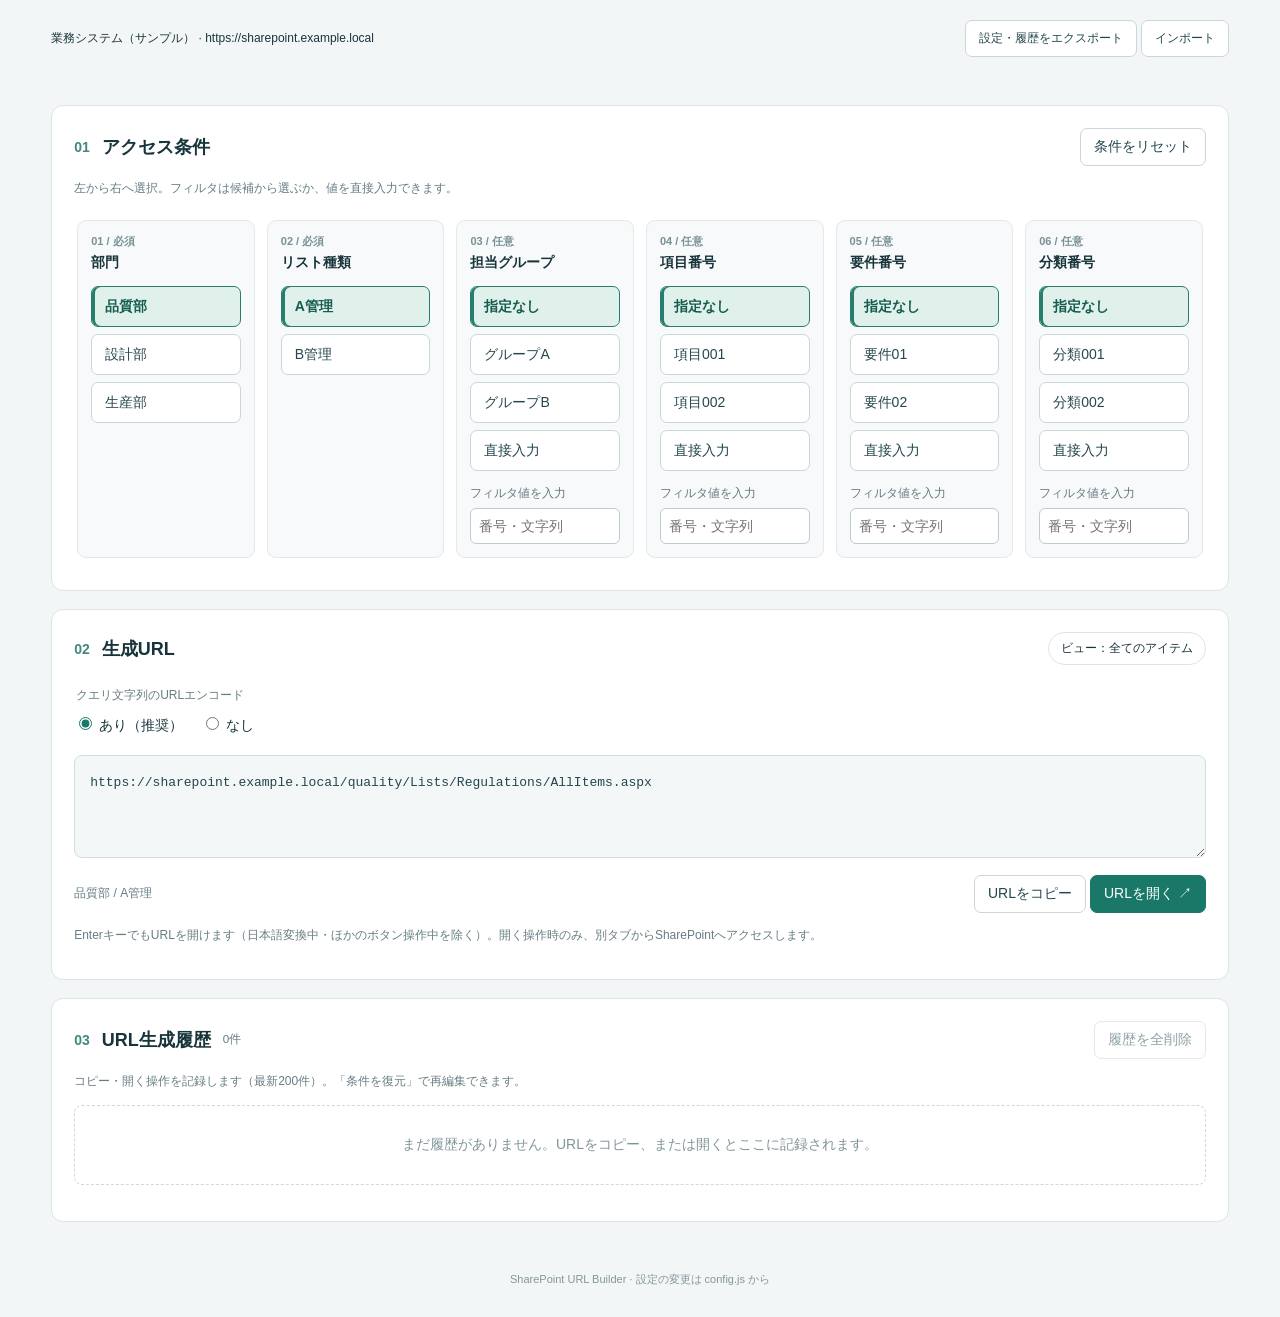
==== SharePointUrlBuilder/index.html @ 75d7f895 "SharePointUrlBuilderを新規作成" ====
<!DOCTYPE html>

<!-- 要素IDはapp.jsから参照するため、変更する場合は両ファイルを合わせて修正する。 -->
<html lang="ja">
  <head>

    <!-- 文字コードと表示領域。日本語設定ファイルはUTF-8で保存する。 -->
    <meta charset="utf-8"/>
    <meta content="width=device-width, initial-scale=1" name="viewport"/>

    <!-- 通信制限：外部接続は拒否し、同じ場所に置いたJS/CSSだけを読み込む。 -->
    <meta content="default-src 'none'; script-src 'self'; style-src 'self'; connect-src 'none'; img-src 'none'; font-src 'none'; object-src 'none'; base-uri 'none'; form-action 'none'" http-equiv="Content-Security-Policy"/>
    <title>SharePoint URLビルダー</title>
    <link href="styles.css" rel="stylesheet"/>

    <!-- deferでDOM構築後に順番通り実行する。config.jsを必ずapp.jsより先に置く。 -->
    <script defer="" src="config.js"></script>
    <script defer="" src="app.js"></script>
  </head>
  <body>

    <main>

      <!-- 共通操作：ベースURLの表示、保存データのエクスポート／インポート。 -->
      <div class="toolbar">
        <span id="baseLabel"></span>
        <div>
          <button id="export">設定・履歴をエクスポート</button>
          <button id="import">インポート</button>
          <input accept=".json,application/json" hidden="" id="file" type="file"/>
        </div>
      </div>

      <!-- 通知領域：保存障害はstorageWarning、操作結果はmessageへapp.jsから表示する。 -->
      <p class="warning" hidden="" id="storageWarning"></p>
      <p aria-live="polite" id="message" role="status"></p>

      <!-- 01 アクセス条件：columns配下の6列はapp.jsのrenderColumns()が生成する。 -->
      <section aria-labelledby="selectionTitle">
        <div class="section-heading">
          <h2 id="selectionTitle">
            01
            <span>アクセス条件</span>
          </h2>
          <button id="reset">条件をリセット</button>
        </div>
        <p class="hint">左から右へ選択。フィルタは候補から選ぶか、値を直接入力できます。</p>
        <div class="columns" id="columns"></div>
      </section>

      <!-- 02 生成結果：URLは読み取り専用。エンコード方式と操作ボタンを配置する。 -->
      <section aria-labelledby="resultTitle" class="result">
        <div class="section-heading">
          <h2 id="resultTitle">
            02
            <span>生成URL</span>
          </h2>
          <span class="badge">ビュー：全てのアイテム</span>
        </div>

        <!-- ラジオボタンのnameとvalueはapp.jsのイベント処理で参照する。 -->
        <fieldset class="encoding">
          <legend>クエリ文字列のURLエンコード</legend>
          <label>
            <input checked="" name="encoding" type="radio" value="yes"/>
            あり（推奨）
          </label>
          <label>
            <input name="encoding" type="radio" value="no"/>
            なし
          </label>
        </fieldset>
        <label class="sr-only" for="url">生成されたURL</label>
        <textarea id="url" readonly="" rows="3" spellcheck="false"></textarea>
        <p class="warning" hidden="" id="urlWarning"></p>
        <div class="result-footer">
          <span id="summary"></span>
          <div>
            <button id="copy">URLをコピー</button>
            <button class="primary" id="open">URLを開く ↗</button>
          </div>
        </div>
        <p class="hint">EnterキーでもURLを開けます（日本語変換中・ほかのボタン操作中を除く）。開く操作時のみ、別タブからSharePointへアクセスします。</p>
      </section>

      <!-- 03 履歴：history配下はrenderHistory()で再描画。復元ボタンもJS側で生成する。 -->
      <section aria-labelledby="historyTitle">
        <div class="section-heading">
          <h2 id="historyTitle">
            03
            <span>URL生成履歴</span>
            <small id="historyCount"></small>
          </h2>
          <button id="clear">履歴を全削除</button>
        </div>
        <p class="hint">コピー・開く操作を記録します（最新200件）。「条件を復元」で再編集できます。</p>
        <div id="history"></div>
      </section>
    </main>

    <!-- フッター：環境固有の設定を変更するファイルを案内する。 -->
    <footer>SharePoint URL Builder · 設定の変更は config.js から</footer>
  </body>
</html>
---- SharePointUrlBuilder/styles.css ----
/* 共通スタイル：フォント、文字色、ページ背景。CSSカスタムプロパティは使用しない。 */
:root {
  font-family: "Segoe UI", "Yu Gothic UI", Meiryo, sans-serif;
  color: #18343b;
  background: #f3f6f7;
  font-size: 14px;
}

/* 共通ボックスモデル：幅・高さにpaddingとborderを含める。 */
* {
  box-sizing: border-box;
}

body {
  margin: 0;
}

/* ヘッダー：タイトルとローカル動作バッジを横並びにする。 */
header {
  padding: 32px 4vw 26px;
  background: #123c45;
  color: white;
  display: flex;
  justify-content: space-between;
  align-items: center;
}

h1 {
  font-size: 28px;
  margin: 8px 0;
}

header p {
  margin: 6px 0;
  color: #c0d5d8;
}

.eyebrow {
  font-size: 11px;
  letter-spacing: 2px;
}

/* 共通バッジ：ヘッダーとビュー名の補足表示に使用する。 */
.badge {
  font-size: 12px;
  border: 1px solid #87aaa64d;
  border-radius: 20px;
  padding: 7px 12px;
  white-space: nowrap;
}

/* メイン領域：広い画面でも内容の横幅を制限する。 */
main {
  max-width: 1800px;
  margin: auto;
  padding: 20px 4vw;
}

/* 共通ボタン：通常、ホバー、フォーカス、無効状態。 */
button {
  font: inherit;
  border: 1px solid #c9d7da;
  background: white;
  border-radius: 7px;
  color: #24464e;
  padding: 9px 13px;
  cursor: pointer;
}

button:hover {
  background: #eaf3f2;
  border-color: #6a9896;
}

button:focus-visible,
input:focus-visible,
textarea:focus-visible {
  outline: 3px solid #d18c2d;
  outline-offset: 2px;
}

button:disabled {
  opacity: .5;
  cursor: not-allowed;
}

/* 共通レイアウト：操作バー、セクション見出し、URL操作の左右配置。 */
.toolbar,
.section-heading,
/* URL下部の要約とコピー／開くボタン。 */
.result-footer {
  display: flex;
  align-items: center;
  justify-content: space-between;
  gap: 14px;
}

.toolbar {
  font-size: 12px;
  flex-wrap: wrap;
}

.toolbar>span {
  overflow-wrap: anywhere;
}

.toolbar button {
  font-size: 12px;
}

/* セクション共通：アクセス条件・URL・履歴をカード形式にする。 */
section {
  background: white;
  border: 1px solid #dbe5e7;
  border-radius: 12px;
  padding: 22px;
  margin: 18px 0;
}

h2 {
  font-size: 14px;
  color: #43877f;
  margin: 0;
  display: flex;
  align-items: center;
  gap: 12px;
}

h2 span {
  font-size: 18px;
  color: #18343b;
}

small {
  font-weight: normal;
  color: #647b81;
}

.hint {
  font-size: 12px;
  color: #677d83;
  line-height: 1.7;
}

/* 条件選択：6属性群を横に並べ、各群の候補は縦に並べる。 */
.columns {
  display: grid;
  grid-template-columns: repeat(6, minmax(155px, 1fr));
  gap: 12px;
  overflow-x: auto;
  padding: 10px 3px;
}

.column {
  padding: 13px;
  background: #f7f9fa;
  border: 1px solid #e2e9eb;
  border-radius: 9px;
  min-width: 0;
}

.column h3 {
  font-size: 14px;
  margin: 0 0 14px;
}

.step {
  color: #789197;
  font-size: 11px;
  display: block;
  margin-bottom: 5px;
}

.choices {
  display: flex;
  flex-direction: column;
  gap: 7px;
}

.choices button {
  text-align: left;
  overflow-wrap: anywhere;
  min-height: 41px;
}

/* 選択中の候補：app.jsが更新するaria-pressedと見た目を連動させる。 */
.choices button[aria-pressed=true] {
  background: #e0f0eb;
  border-color: #277e6e;
  color: #155d4e;
  font-weight: 600;
  box-shadow: inset 3px 0 #277e6e;
}

/* 任意フィルタの直接入力欄。 */
.custom-label {
  display: block;
  font-size: 12px;
  margin: 14px 0 6px;
  color: #647b81;
}

.column input {
  width: 100%;
  padding: 9px 8px;
  border: 1px solid #bbcdd0;
  border-radius: 6px;
  font: inherit;
}

/* エンコード方式のラジオボタンとグループ見出し。 */
.encoding {
  display: flex;
  gap: 18px;
  border: 0;
  padding: 10px 0;
  margin: 10px 0;
}

.encoding legend {
  font-size: 12px;
  color: #677d83;
  padding-top: 12px;
}

.encoding input {
  accent-color: #197867;
}

/* 生成URL：長い文字列の表示と縦方向のリサイズに対応する。 */
textarea {
  width: 100%;
  resize: vertical;
  padding: 15px;
  background: #f4f7f8;
  border: 1px solid #cfdddf;
  border-radius: 8px;
  color: #24464e;
  font: 13px/1.8 Consolas, monospace;
  overflow-wrap: anywhere;
}

.result-footer {
  margin-top: 14px;
}

.result-footer>span {
  font-size: 12px;
  color: #647b81;
}

/* 主要操作：URLを開くボタンを強調する。 */
.primary {
  background: #197867;
  color: white;
  border-color: #197867;
}

.primary:hover {
  background: #125f52;
  color: white;
}

/* 警告と通常の操作メッセージ。警告の表示切替はHTMLのhidden属性で行う。 */
.warning {
  background: #fff4dc;
  color: #85581b;
  padding: 10px;
  border-radius: 6px;
  font-size: 12px;
  line-height: 1.7;
}

#message {
  min-height: 18px;
  color: #176857;
  margin: 12px 0;
}

/* 履歴一覧：日時、条件とURL、復元ボタンの3列構成。 */
.history-item {
  display: grid;
  grid-template-columns: 150px 1fr auto;
  gap: 16px;
  padding: 16px 0;
  border-bottom: 1px solid #e5ecee;
  align-items: center;
}

.history-item p {
  margin: 5px 0;
  font-size: 12px;
  color: #647b81;
  overflow-wrap: anywhere;
}

.history-item code {
  display: block;
  font-size: 11px;
  color: #7a8e93;
  overflow-wrap: anywhere;
}

/* 履歴が0件の場合の案内。 */
.empty {
  padding: 30px;
  text-align: center;
  color: #81969b;
  border: 1px dashed #ccdadc;
  border-radius: 8px;
}

/* 読み上げ用ラベル：画面表示から隠すが支援技術からは参照可能にする。 */
.sr-only {
  position: absolute;
  width: 1px;
  height: 1px;
  overflow: hidden;
  clip: rect(0, 0, 0, 0);
}

/* フッター：設定ファイルの案内。 */
footer {
  text-align: center;
  font-size: 11px;
  color: #84969b;
  padding: 12px 0 30px;
}

/* 幅700px以下：ヘッダーと履歴を縦配置にし、条件列は横スクロールで保つ。 */
@media(max-width:700px) {
  header {
    align-items: flex-start;
    flex-direction: column;
    gap: 15px;
  }

  h1 {
    font-size: 24px;
  }

  section {
    padding: 15px;
  }

  .result-footer {
    align-items: flex-start;
    flex-direction: column;
  }

  .history-item {
    grid-template-columns: 1fr;
  }

  .section-heading {
    flex-wrap: wrap;
  }

  .columns {
    grid-template-columns: repeat(6, 180px);
  }
}

/* 履歴の行操作：条件復元と個別削除を横並びにする。 */
.history-actions {
  display: flex;
  align-items: center;
  gap: 8px;
}

.history-delete {
  color: #a33d3d;
  min-width: 40px;
}

.history-delete:hover {
  color: #852c2c;
  background: #fff0f0;
  border-color: #d99b9b;
}

/* 削除中の行：縮小時に内容をはみ出させず、二重操作も防ぐ。 */
.history-item.history-removing {
  overflow: hidden;
  min-height: 0;
  pointer-events: none;
}
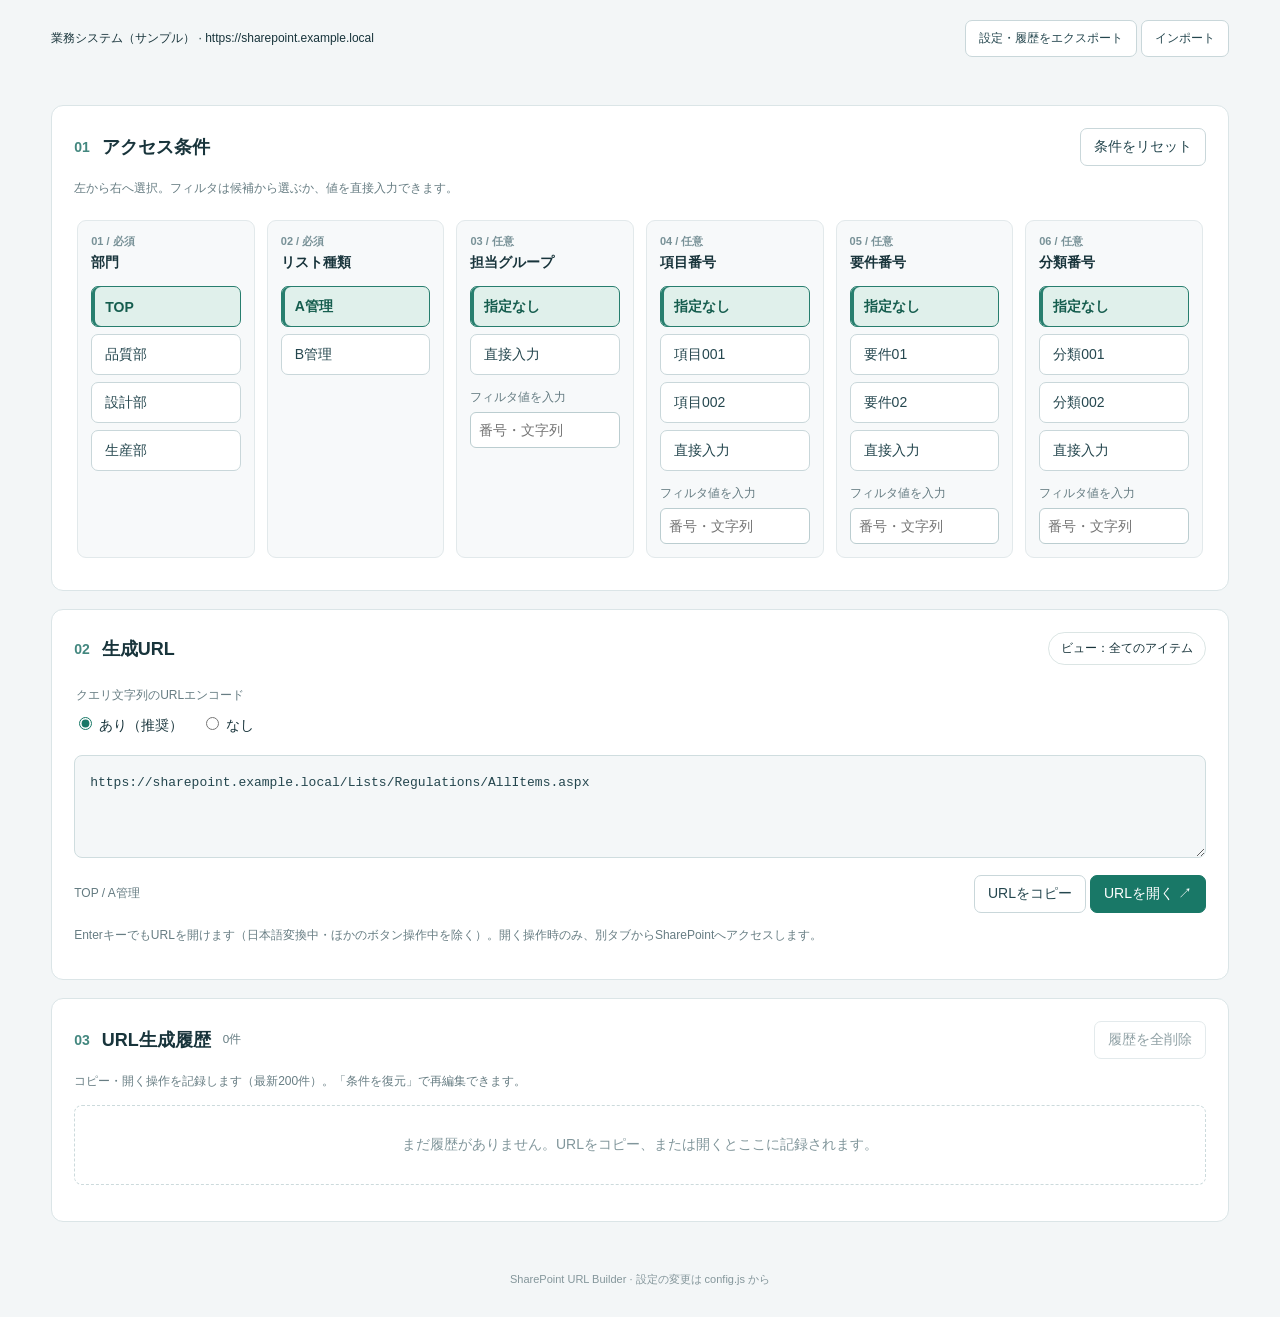
==== commit 8781b4c7: "(SharePointUrlBuilder) - config.jsで定義する属性は任意の数を定義可能なように修正 - config.jsの departments 内のdict の id は1つだけ" ====
--- a/SharePointUrlBuilder/index.html
+++ b/SharePointUrlBuilder/index.html
@@ -35,7 +35,7 @@
       <p class="warning" hidden="" id="storageWarning"></p>
       <p aria-live="polite" id="message" role="status"></p>
 
-      <!-- 01 アクセス条件：columns配下の6列はapp.jsのrenderColumns()が生成する。 -->
+      <!-- 01 アクセス条件：columns配下の属性列はapp.jsのrenderColumns()が生成する。 -->
       <section aria-labelledby="selectionTitle">
         <div class="section-heading">
           <h2 id="selectionTitle">
--- a/SharePointUrlBuilder/styles.css
+++ b/SharePointUrlBuilder/styles.css
@@ -361,9 +361,11 @@
   }
 }
 
-/* 履歴の行操作：条件復元と個別削除を横並びにする。 */
+/* 履歴の行操作：コピー・開く・復元・削除。幅が足りない場合は折り返す。 */
 .history-actions {
   display: flex;
+  flex-wrap: wrap;
+  max-width: 260px;
   align-items: center;
   gap: 8px;
 }
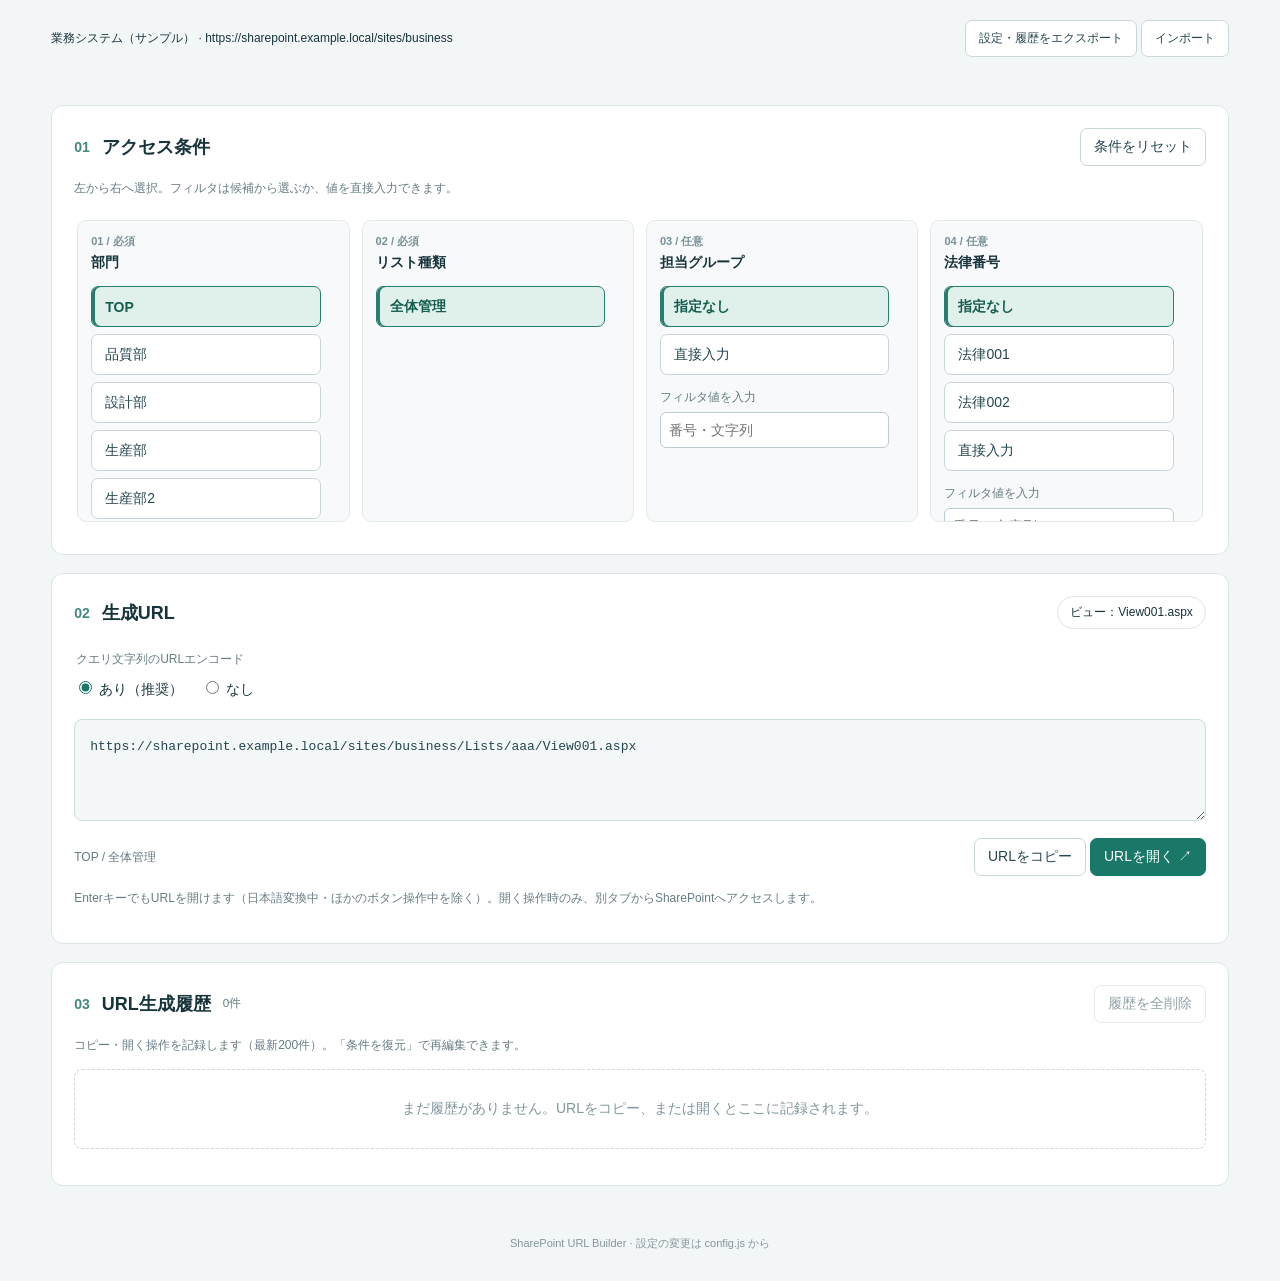
==== commit 8b26d4e8: "(SharePointUrlBuilder) URLの[AllItems.aspx]部分をリスト毎に指定できるように修正" ====
--- a/SharePointUrlBuilder/index.html
+++ b/SharePointUrlBuilder/index.html
@@ -55,7 +55,7 @@
             02
             <span>生成URL</span>
           </h2>
-          <span class="badge">ビュー：全てのアイテム</span>
+          <span class="badge" id="viewLabel">ビュー：AllItems.aspx</span>
         </div>
 
         <!-- ラジオボタンのnameとvalueはapp.jsのイベント処理で参照する。 -->
--- a/SharePointUrlBuilder/styles.css
+++ b/SharePointUrlBuilder/styles.css
@@ -117,6 +117,21 @@
   margin: 18px 0;
 }
 
+/* アクセス条件全体は50vh以内。見出し・説明を残し、残りの高さを候補列へ渡す。
+ * 親では縦スクロールせず、各.columnが独立して縦スクロールする。
+ */
+section[aria-labelledby="selectionTitle"] {
+  display: flex;
+  flex-direction: column;
+  max-height: 50vh;
+  overflow: hidden;
+}
+
+section[aria-labelledby="selectionTitle"] > .section-heading,
+section[aria-labelledby="selectionTitle"] > .hint {
+  flex-shrink: 0;
+}
+
 h2 {
   font-size: 14px;
   color: #43877f;
@@ -142,16 +157,27 @@
   line-height: 1.7;
 }
 
-/* 条件選択：6属性群を横に並べ、各群の候補は縦に並べる。 */
+/* 条件選択：設定数に応じた属性群を横に並べ、各群の候補は縦に並べる。 */
 .columns {
   display: grid;
-  grid-template-columns: repeat(6, minmax(155px, 1fr));
+  grid-auto-flow: column;
+  grid-template-rows: minmax(0, 1fr);
+  flex: 0 1 auto;
+  min-height: 0;
+  grid-auto-columns: minmax(155px, 1fr);
   gap: 12px;
   overflow-x: auto;
+  overflow-y: hidden;
   padding: 10px 3px;
 }
 
+/* 各列にスクロールを閉じ込める。列の高さが内容の最小高さに引きずられないようにする。 */
 .column {
+  min-height: 0;
+  overflow-y: auto;
+  overflow-x: hidden;
+  overscroll-behavior-y: contain;
+  scrollbar-gutter: stable;
   padding: 13px;
   background: #f7f9fa;
   border: 1px solid #e2e9eb;
@@ -357,7 +383,7 @@
   }
 
   .columns {
-    grid-template-columns: repeat(6, 180px);
+    grid-auto-columns: 180px;
   }
 }
 
